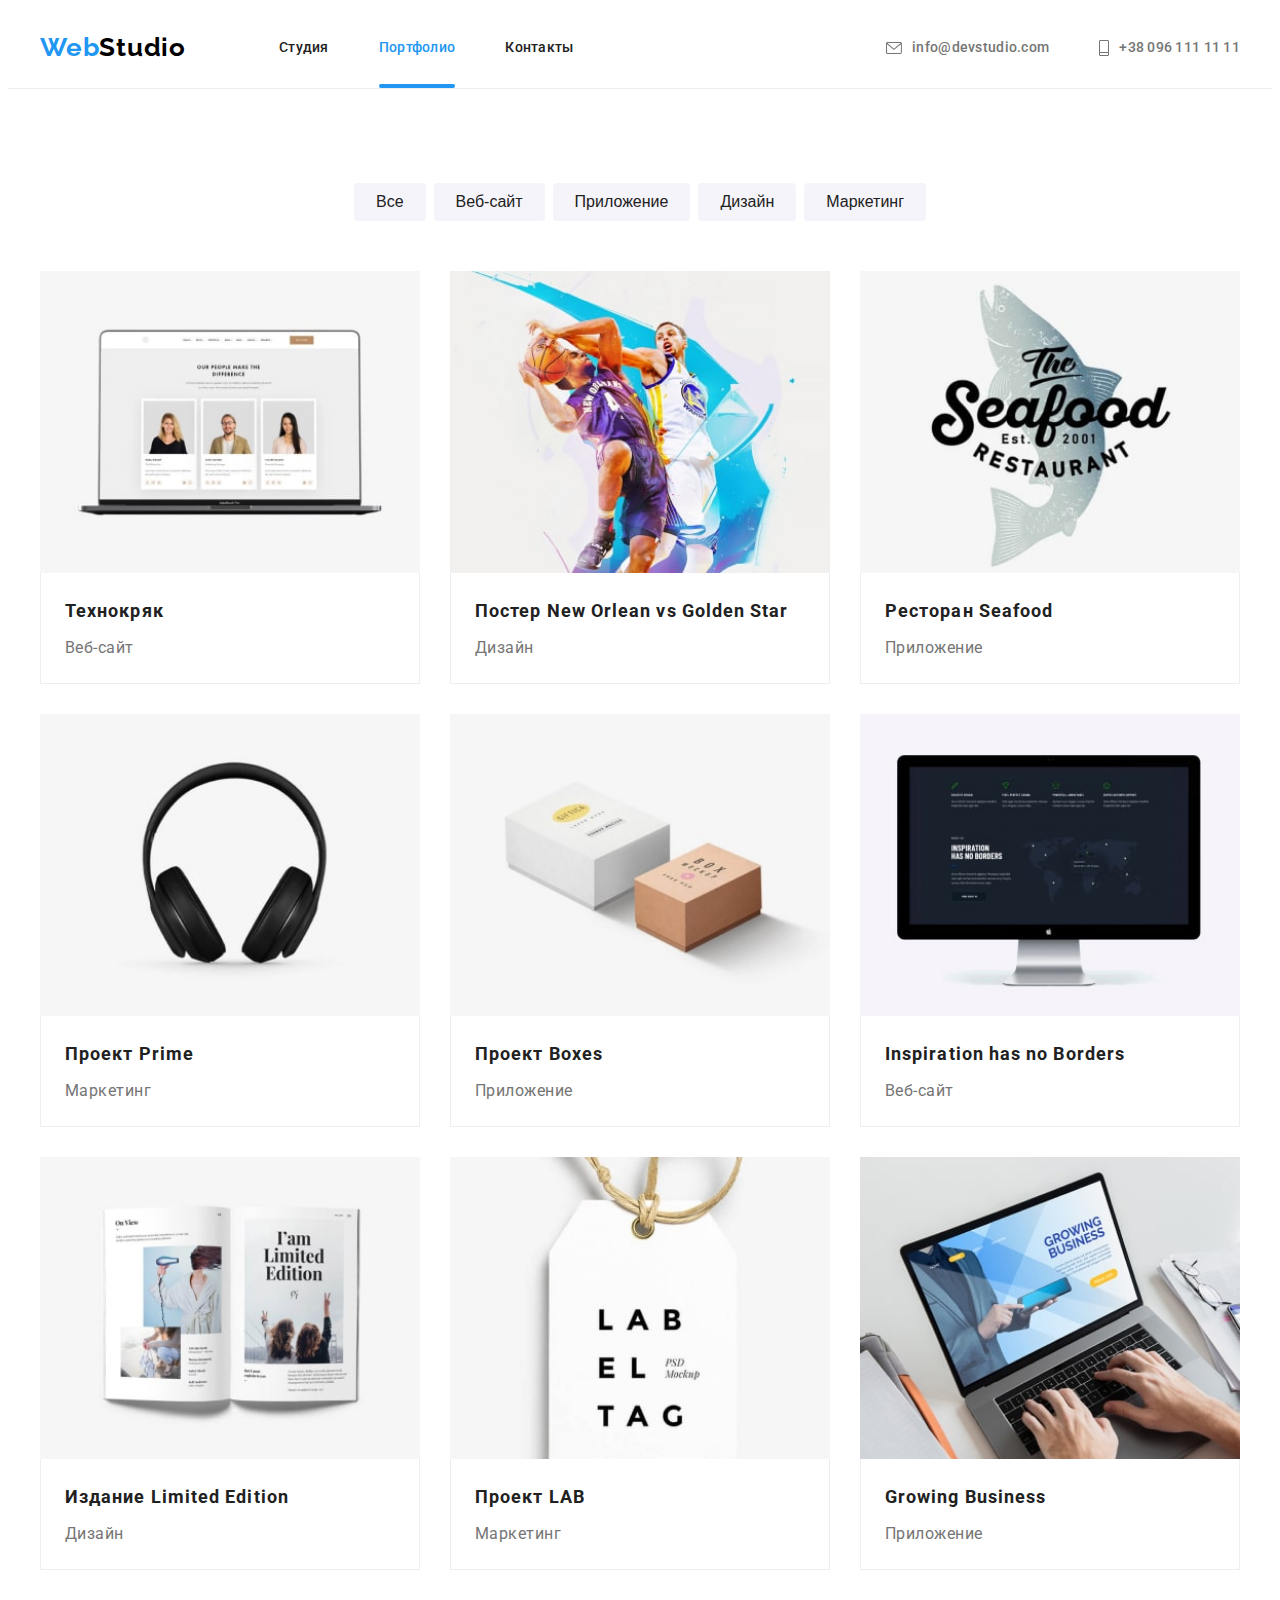
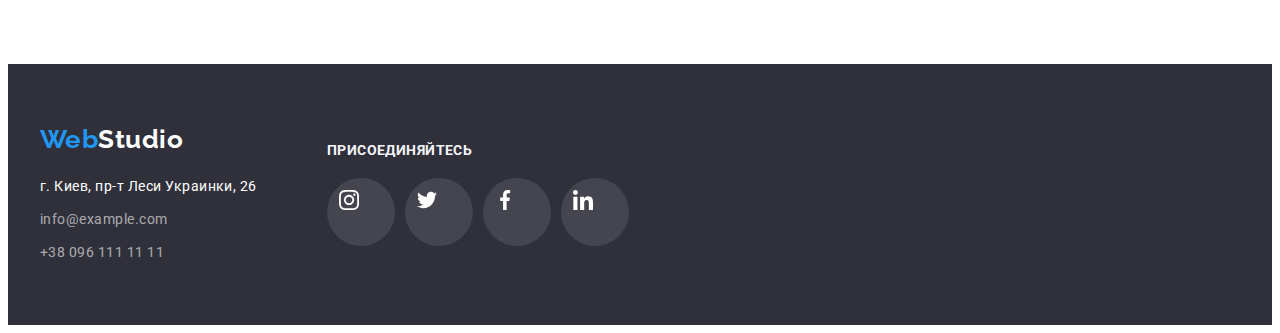
==== portfolio.html @ 7941a0bb "Start HW6" ====
<!DOCTYPE html>
<html lang="ru">
  <head>
    <meta charset="UTF-8" />
    <meta http-equiv="X-UA-Compatible" content="IE=edge" />
    <meta name="viewport" content="width=device-width, initial-scale=1.0" />
    <title>Portfolio</title>
    <link rel="preconnect" href="https://fonts.googleapis.com" />
    <link rel="preconnect" href="https://fonts.gstatic.com" crossorigin />
    <link
      href="https://fonts.googleapis.com/css2?family=Raleway:wght@700&family=Roboto:wght@400;500;700;900&display=swap"
      rel="stylesheet"
    />
    <link
      rel="stylesheet"
      href="https://cdnjs.cloudflare.com/ajax/libs/modern-normalize/1.1.0/modern-normalize.min.css"
      integrity="sha512-wpPYUAdjBVSE4KJnH1VR1HeZfpl1ub8YT/NKx4PuQ5NmX2tKuGu6U/JRp5y+Y8XG2tV+wKQpNHVUX03MfMFn9Q=="
      crossorigin="anonymous"
      referrerpolicy="no-referrer"
    />
    <link rel="stylesheet" href="./css/common.css" />
    <link rel="stylesheet" href="./css/portfolio.css" />
  </head>

  <body class="page">
    <!-- Шапка сайта -->
    <header class="page-header">
      <div class="container">
        <nav class="main-nav">
          <a href="./index.html" class="header-logo" lang="en">
            <span class="logo-color">Web</span>Studio</a
          >
          <ul class="list site-nav">
            <li class="item"><a href="./index.html" class="link">Студия</a></li>
            <li class="item">
              <a href="" class="link current">Портфолио</a>
            </li>
            <li class="item"><a href="" class="link">Контакты</a></li>
          </ul>
        </nav>

        <ul class="list contacts-header">
          <li class="item envelope">
            <a href="mailto:info@devstudio.com" class="link contact" lang="en">
              <svg class="svg-envelope">
                <use href="./images/icons.svg#icon-envelope"></use>
              </svg>
              info@devstudio.com</a
            >
          </li>
          <li class="item smartphone">
            <a href="tel:+380961111111" class="link contact">
              <svg class="svg-smartphone">
                <use href="./images/icons.svg#icon-smartphone"></use>
              </svg>
              +38 096 111 11 11</a
            >
          </li>
        </ul>
      </div>
    </header>

    <!-- Main -->

    <main>
      <!-- Филтр -->

      <section class="section">
        <div class="container">
          <h1 class="visually-hidden">Наши работы</h1>
          <ul class="filter">
            <li class="item">
              <button class="button filter" type="button">Все</button>
            </li>
            <li class="item">
              <button class="button filter" type="button">Веб-сайт</button>
            </li>
            <li class="item">
              <button class="button filter" type="button">Приложение</button>
            </li>
            <li class="item">
              <button class="button filter" type="button">Дизайн</button>
            </li>
            <li class="item">
              <button class="button filter" type="button">Маркетинг</button>
            </li>
          </ul>

          <!-- Галерея -->

          <ul class="gallery list">
            <li class="item gl-item">
              <a class="link" href="">
                <div class="pic">
                  <img src="./images/tehnokryak.jpg" alt="Нотбук" width="370" />
                  <p class="desc">
                    Технокряк это современная площадка распространения
                    коронавируса. Компании используют эту платформу для
                    цифрового шпионажа и атак на защищённые сервера конкурентов.
                  </p>
                </div>
                <div class="caption">
                  <h2 class="title">Технокряк</h2>
                  <p class="text">Веб-сайт</p>
                </div>
              </a>
            </li>
            <li class="item gl-item">
              <a class="link" href="">
                <div class="pic">
                  <img
                    src="./images/basketball.jpg"
                    alt="Бескетбол"
                    width="370"
                  />
                  <p class="desc">
                    Технокряк это современная площадка распространения
                    коронавируса. Компании используют эту платформу для
                    цифрового шпионажа и атак на защищённые сервера конкурентов.
                  </p>
                </div>
                <div class="caption">
                  <h2 class="title">
                    Постер <span lang="en">New Orlean vs Golden Star</span>
                  </h2>
                  <p class="text">Дизайн</p>
                </div>
              </a>
            </li>
            <li class="item gl-item">
              <a class="link" href="">
                <div class="pic">
                  <img
                    src="./images/seafood.jpg"
                    alt="Банер ресторана"
                    width="370"
                  />
                  <p class="desc">
                    Технокряк это современная площадка распространения
                    коронавируса. Компании используют эту платформу для
                    цифрового шпионажа и атак на защищённые сервера конкурентов.
                  </p>
                </div>
                <div class="caption">
                  <h2 class="title">Ресторан <span lang="en">Seafood</span></h2>
                  <p class="text">Приложение</p>
                </div>
              </a>
            </li>
            <li class="item gl-item">
              <a class="link" href="">
                <div class="pic">
                  <img
                    src="./images/headphones.jpg"
                    alt="Наушники"
                    width="370"
                  />
                  <p class="desc">
                    Технокряк это современная площадка распространения
                    коронавируса. Компании используют эту платформу для
                    цифрового шпионажа и атак на защищённые сервера конкурентов.
                  </p>
                </div>
                <div class="caption">
                  <h2 class="title">Проект <span lang="en">Prime</span></h2>
                  <p class="text">Маркетинг</p>
                </div>
              </a>
            </li>
            <li class="item gl-item">
              <a class="link" href="">
                <div class="pic">
                  <img src="./images/boxes.jpg" alt="Коробки" width="370" />
                  <p class="desc">
                    Технокряк это современная площадка распространения
                    коронавируса. Компании используют эту платформу для
                    цифрового шпионажа и атак на защищённые сервера конкурентов.
                  </p>
                </div>
                <div class="caption">
                  <h2 class="title">Проект <span lang="en">Boxes</span></h2>
                  <p class="text">Приложение</p>
                </div>
              </a>
            </li>
            <li class="item gl-item">
              <a class="link" href="">
                <div class="pic">
                  <img src="./images/monitor.jpg" alt="Монитор" width="370" />
                  <p class="desc">
                    Технокряк это современная площадка распространения
                    коронавируса. Компании используют эту платформу для
                    цифрового шпионажа и атак на защищённые сервера конкурентов.
                  </p>
                </div>
                <div class="caption">
                  <h2 class="title" lang="en">Inspiration has no Borders</h2>
                  <p class="text">Веб-сайт</p>
                </div>
              </a>
            </li>
            <li class="item gl-item">
              <a class="link" href=""
                ><div class="pic">
                  <img src="./images/book.jpg" alt="Книга" width="370" />
                  <p class="desc">
                    Технокряк это современная площадка распространения
                    коронавируса. Компании используют эту платформу для
                    цифрового шпионажа и атак на защищённые сервера конкурентов.
                  </p>
                </div>
                <div class="caption">
                  <h2 class="title">
                    Издание <span lang="en">Limited Edition</span>
                  </h2>
                  <p class="text">Дизайн</p>
                </div>
              </a>
            </li>
            <li class="item gl-item">
              <a class="link" href="">
                <div class="pic">
                  <img src="./images/lab.jpg" alt="Лейба" width="370" />
                  <p class="desc">
                    Технокряк это современная площадка распространения
                    коронавируса. Компании используют эту платформу для
                    цифрового шпионажа и атак на защищённые сервера конкурентов.
                  </p>
                </div>
                <div class="caption">
                  <h2 class="title">Проект <span lang="en">LAB</span></h2>
                  <p class="text">Маркетинг</p>
                </div>
              </a>
            </li>
            <li class="item gl-item">
              <a class="link" href=""
                ><div class="pic">
                  <img src="./images/business.jpg" alt="Нотбук" width="370" />
                  <p class="desc">
                    Технокряк это современная площадка распространения
                    коронавируса. Компании используют эту платформу для
                    цифрового шпионажа и атак на защищённые сервера конкурентов.
                  </p>
                </div>
                <div class="caption">
                  <h2 class="title" lang="en">Growing Business</h2>
                  <p class="text">Приложение</p>
                </div>
              </a>
            </li>
          </ul>
        </div>
      </section>
    </main>

    <!-- Футер -->
    <footer class="ftr">
      <div class="container">
        <div class="ft-logo-contacts">
          <a href="./index.html" class="footer-logo" lang="en">
            <span class="logo-color">Web</span>Studio</a
          >
          <address>
            <ul class="list contacts-footer">
              <li class="item">
                <a
                  class="adress-footer"
                  href="https://goo.gl/maps/JjDCedRFyoNdZQir6"
                  >г. Киев, пр-т Леси Украинки, 26</a
                >
              </li>
              <li class="item">
                <a href="mailto:info@example.com" class="link contact" lang="en"
                  >info@example.com</a
                >
              </li>
              <li class="item">
                <a href="tel:+380961111111" class="link contact"
                  >+38 096 111 11 11</a
                >
              </li>
            </ul>
          </address>
        </div>
        <div class="ftsocial-link">
          <h2 class="social-title">присоединяйтесь</h2>
          <ul class="list socials">
            <li class="item-social">
              <a class="link link-social" href="">
                <svg class="svg-icon">
                  <use href="./images/icons.svg#icon-instagram"></use>
                </svg>
              </a>
            </li>
            <li class="item-social">
              <a class="link link-social" href="">
                <svg class="svg-icon">
                  <use href="./images/icons.svg#icon-twitter"></use>
                </svg>
              </a>
            </li>
            <li class="item-social">
              <a class="link link-social" href="">
                <svg class="svg-icon">
                  <use href="./images/icons.svg#icon-facebook"></use>
                </svg>
              </a>
            </li>
            <li class="item-social">
              <a class="link link-social" href="">
                <svg class="svg-icon">
                  <use href="./images/icons.svg#icon-linkedin"></use>
                </svg>
              </a>
            </li>
          </ul>
        </div>
      </div>
    </footer>
  </body>
</html>
---- css/common.css ----
/* Root */

:root {
  /* header color  */
  --hdtitle-text-color: #212121;
  --hdprimary-text-color: #757575;
  --hdaccent-pick-color: #2196f3;
  --hdprimary-wight-color: #ffffff;

  /* main color */
  --title-text-color: #212121;
  --h2-text-color: #212121;
  --primary-text-color: #757575;
  --accent-pick-color: #2196f3;
  --primary-wight-color: #ffffff;
  --btn-wight-color: #ffffff;
  --background-black-color: #2f303a;
  --bg-cl-icon: #f5f4fa;

  /* portfolio */

  --pbg-img-cl: rgba(33, 150, 243, 0.9);
  --ptitle-text-color: #212121;
  --pprimary-text-color: #757575;
  --paccent-pick-color: #2196f3;
  --pprimary-wight-color: #f5f4fa;
  --pbabackground-black-color: #2f303a;

  /* social icon */
  --icon-cl: #afb1b8;
  --icon-pick-cl: #ffffff;
  --bgicon-cl: #ffffff;
  --bgicon-pick-cl: #2196f3;
  --bg-icon-cl: rgba(255, 255, 255, 0.1);

  /* footer color */
  --fttitle-text-color: #212121;
  --ftprimary-text-color: #757575;
  --ftaccent-pick-color: #2196f3;
  --ftprimary-wight-color: #f5f4fa;
  --ftbackground-black-color: #2f303a;

  /* transition  */

  --tr-ms: 250ms;
  --tr-cb: cubic-bezier(0.4, 0, 0.2, 1);
}

/* Body */

body {
  background-color: var(--hdprimary-wight-color);
  font-family: 'Roboto', sans-serif;
  letter-spacing: 0.03em;
}

/* Утилиты */

.list {
  list-style: none;
  padding: 0px;
  margin: 0px;
}

/* Section */

.section {
  padding-top: 94px;
  padding-bottom: 94px;
  margin-bottom: 0px;
  margin-top: 0px;
}

/* Container */

.container {
  margin-left: auto;
  margin-right: auto;
  margin-top: 0px;
  margin-bottom: 0px;
  padding-left: 15px;
  padding-right: 15px;
  width: 1200px;
}

/* Link */

.link {
  outline: none;
  transition: color, background-color, border, fill;
  transition-duration: var(--tr-ms);
  transition-timing-function: var(--tr-cb);
}

/* Header */

.page-header .container {
  display: flex;
  margin-left: auto;
  margin-right: auto;
}

.page-header {
  align-items: center;

  font-weight: 500;
  font-size: 14px;
  line-height: 1.14;
  letter-spacing: 0.02em;
}

.header-logo {
  display: block;
  padding-top: 24px;
  padding-bottom: 25px;

  color: #000000;
  font-family: 'Raleway', sans-serif;
  font-weight: 700;
  font-size: 26px;
  line-height: 1.19;
  letter-spacing: 0.03em;
}

.header-logo .logo-color {
  color: #2196f3;
}

.page-header a,
.ftr a {
  text-decoration: none;
}

/* Nav */

.main-nav {
  display: flex;
  align-items: center;
}

.site-nav {
  display: flex;
  margin-left: 93px;
}

.site-nav .item:not(:last-child) {
  margin-right: 50px;
}

.site-nav .link {
  position: relative;

  display: block;
  color: var(--hdtitle-text-color);
  padding-top: 32px;
  padding-bottom: 32px;
}

.site-nav .link::after {
  content: '';
  position: absolute;
  left: 0;
  bottom: 0;
  opacity: 0;

  display: block;
  width: 100%;
  height: 4px;
  background-color: var(--hdaccent-pick-color);
  border-radius: 2px;
}

.site-nav .link.current::after {
  opacity: 1;
}

.site-nav .link:hover,
.site-nav .link:focus {
  color: var(--hdaccent-pick-color);
}

.site-nav .link.current {
  color: var(--hdaccent-pick-color);
}

.contacts-header {
  display: flex;
  margin-left: auto;
}

.svg-envelope {
  width: 16px;
  height: 12px;
  margin-right: 10px;
  fill: var(--hdprimary-text-color);
}

.svg-smartphone {
  width: 10px;
  height: 16px;
  margin-right: 10px;
  fill: var(--hdprimary-text-color);
}

a.contact:hover .svg-envelope,
a.contact:focus .svg-envelope,
a.contact:hover .svg-smartphone,
a.contact:focus .svg-smartphone {
  fill: currentColor;
}

.contacts-header .contact {
  display: flex;
  align-items: center;
  padding-top: 32px;
  padding-bottom: 32px;
  color: var(--hdprimary-text-color);
}

.contacts-header .item:not(:last-child) {
  margin-right: 50px;
}

.contacts-header .contact:hover,
.contacts-header .contact:focus {
  color: var(--hdaccent-pick-color);
  fill: var(--hdaccent-pick-color);
}

/* Fotter */

.ftr {
  width: 100%;
  background-color: var(--ftbackground-black-color);
  padding-top: 60px;
  padding-bottom: 60px;
}

.footer-logo {
  color: #ffffff;
  font-family: 'Raleway', sans-serif;
  font-weight: 700;
  font-size: 26px;
  line-height: 1.19;
}

.footer-logo .logo-color {
  color: #2196f3;
}

address {
  font-style: normal;
  margin-top: 20px;
}

.adress-footer {
  color: var(--hdprimary-wight-color);
  font-weight: normal;
  font-size: 14px;
  line-height: 1.71;
}

.contacts-footer .contact {
  font-weight: normal;
  font-size: 14px;
  line-height: 1.71;
  color: rgba(255, 255, 255, 0.6);
}

.contacts-footer .item {
  margin-top: 9px;
}

.contacts-footer .contact:hover,
.contacts-footer .contact:focus {
  color: var(--hdaccent-pick-color);
}

.ftr .container {
  display: flex;
  align-items: baseline;
}

.ftr .social-title {
  font-weight: 700;
  margin-bottom: 20px;
  font-size: 14px;
  line-height: 16px;
  letter-spacing: 0.03em;
  text-transform: uppercase;
  margin-top: 0px;
  color: var(--ftprimary-wight-color);
}

.socials {
  display: flex;
  justify-content: center;
  margin-top: 16px;
}

.link-social {
  display: block;
  justify-content: center;
  align-items: center;
  width: 44px;
  height: 44px;
  color: var(--icon-cl);
  border-radius: 50%;
  background-color: var(--bgicon-cl);
  padding: 12px;
}

.link-social .svg-icon {
  width: 20px;
  height: 20px;
  fill: currentColor;
}

.ftsocial-link {
  align-self: center;
  align-items: center;
  border-radius: 4px;
  margin-left: 70px;
}

.ftsocial-link .link-social {
  color: var(--bgicon-cl);
  background-color: var(--bg-icon-cl);
}

.ftsocial-link .link-social:hover,
.ftsocial-link .link-social:focus {
  color: var(--icon-pick-cl);
  background-color: var(--bgicon-pick-cl);
}

.item-social:not(:last-child) {
  margin-right: 10px;
}
---- css/portfolio.css ----
/* Our-works */

.visually-hidden {
  position: absolute;
  width: 1px;
  height: 1px;
  margin: -1px;
  padding: 0;
  overflow: hidden;
  border: 0;
  clip: rect(0 0 0 0);
}

/* Header */

.page-header {
  border-bottom: 1px solid rgba(236, 236, 236, 1);
}

/* Button-filter */

.button {
  transition: var(--tr-cl);
  transition: var(--tr-bg-cl);
}

.filter {
  display: flex;
  list-style: none;
  justify-content: center;
  margin-top: 0;
  margin-bottom: 0px;
  padding: 0;
  align-items: center;
}

.filter .item:not(:last-child) {
  margin-right: 8px;
}

.button.filter {
  display: inline-block;
  font-weight: 500;
  font-size: 16px;
  line-height: 1.62;
  text-align: center;
  color: var(--ptitle-text-color);
  background: var(--pprimary-wight-color);
  border-radius: 4px;

  cursor: pointer;
  border: none;
  padding: 6px 22px;
}

.button.filter:hover,
.button.filter:focus {
  outline: none;
  color: var(--pprimary-wight-color);
  background-color: var(--paccent-pick-color);
  filter: drop-shadow(0px 4px 4px rgba(0, 0, 0, 0.25));
}

/* Gallery  */

.gallery {
  display: flex;
  flex-wrap: wrap;
  margin-top: 50px;
  margin-bottom: 0px;
}

.gallery .item {
  width: calc((100% - 30px * 2) / 3);
  margin-top: 0px;
  margin-bottom: 30px;
  margin-right: 30px;
  box-sizing: border-box;
}

.gallery .link {
  display: block;
}

.gallery .link:hover,
.gallery .link:focus {
  outline: none;
  box-shadow: 0px 1px 1px rgba(0, 0, 0, 0.12), 0px 4px 4px rgba(0, 0, 0, 0.06),
    1px 4px 6px rgba(0, 0, 0, 0.16);
}

.item img {
  display: block;
  width: 100%;
}

.gallery .item:nth-last-child(-n + 3) {
  margin-bottom: 0;
}

.gallery .item:nth-child(3n) {
  margin-right: 0;
}

.gl-item .link:hover .desc,
.gl-item .link:focus .desc {
  transform: translateY(0);
}

.pic {
  position: relative;
  overflow: hidden;
}

.desc {
  position: absolute;
  width: 100%;
  height: 100%;
  top: 0;
  left: 0;
  opacity: 1;
  margin: 0;
  padding: 63px 24px;
  font-weight: 400;
  font-size: 18px;
  line-height: 1.56;
  letter-spacing: 0.03em;
  color: var(--pprimary-wight-color);
  background-color: var(--pbg-img-cl);

  transform: translateY(100%);
  transition: transform var(--tr-ms) var(--tr-cb);
}

/* .gl-item:hover .desc,
.gl-item:hover .pic::before {
  opacity: 1;
  transform: translateY(-100%);
}

.gl-item:focus .desc,
.gl-item:focus .pic::before {
  opacity: 1;
  transform: translateY(-100%);
}

.pic:hover:before,
.pic:focus:before {
  opacity: 1;
}

.pic {
  position: relative;
  overflow: hidden;
}

.pic::before {
  position: absolute;
  top: 50%;
  left: 0;
  display: block;
  opacity: 0;
  margin: 0;
  content: '';
  bottom: 0;
  left: 0;
  width: 100%;
  height: 100%;
  background-color: var(--pbg-img-cl);
  transform: translateY(100%);
  transition: transform 2500ms cubic-bezier(0.4, 0, 0.2, 1);
}

.desc {
  position: absolute;
  width: 100%;
  height: 100%;
  top: 50%;
  left: 0;
  opacity: 0;
  margin: 0;
  padding: 63px 24px;
  font-weight: 400;
  font-size: 18px;
  line-height: 1.56;
  letter-spacing: 0.03em;
  color: var(--pprimary-wight-color);
  transform: translateY(100%);
  transition: transform 2500ms cubic-bezier(0.4, 0, 0.2, 1);
} */

.gallery .caption {
  border-top: none;
  border-right: 1px solid #eeeeee;
  border-bottom: 1px solid #eeeeee;
  border-left: 1px solid #eeeeee;
  padding: 20px 24px;
}

.gallery a {
  text-decoration: none;
}

.gallery .title {
  font-weight: 700;
  font-size: 18px;
  line-height: 2;
  letter-spacing: 0.06em;
  color: var(--fttitle-text-color);
  margin-top: 0px;
  margin-bottom: 0px;
}

.gallery .text {
  font-weight: normal;
  font-size: 16px;
  line-height: 1.88;
  color: var(--pprimary-text-color);
  padding-top: 4px;
  margin: 0px;
}
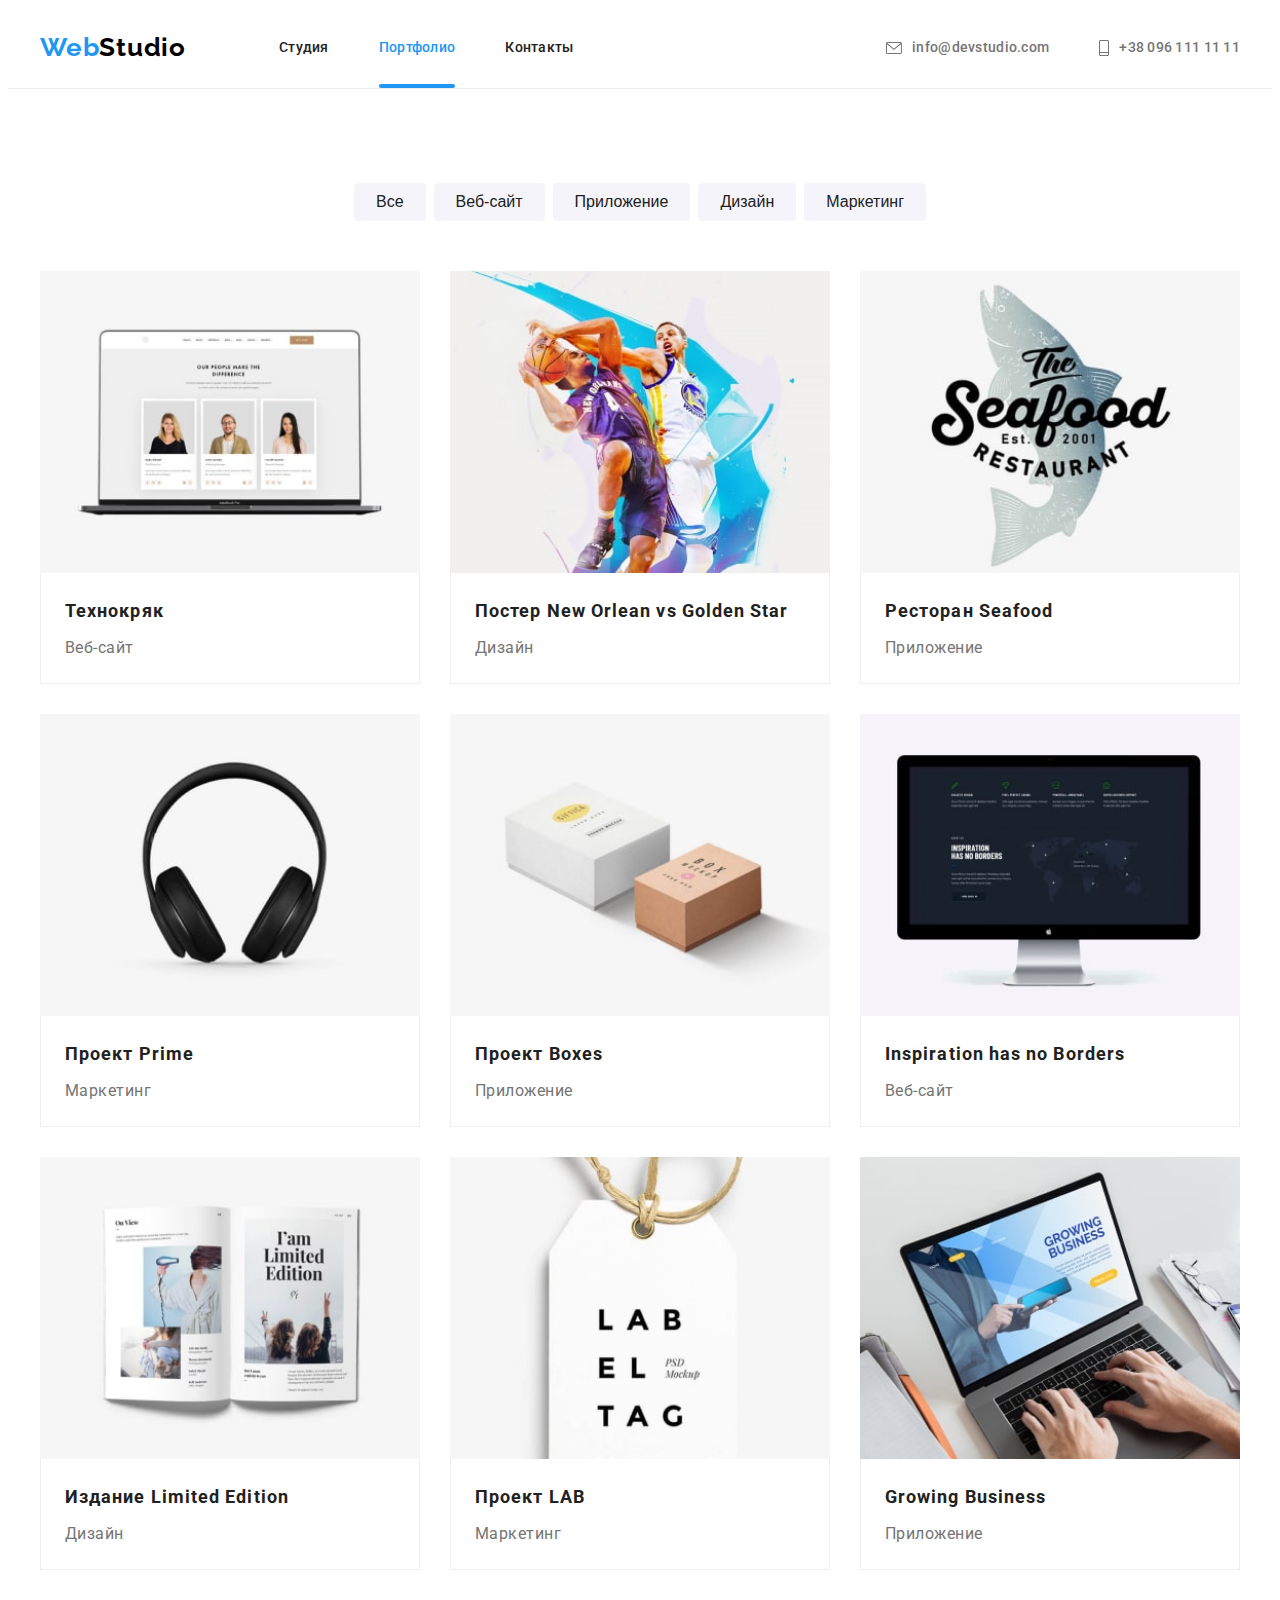
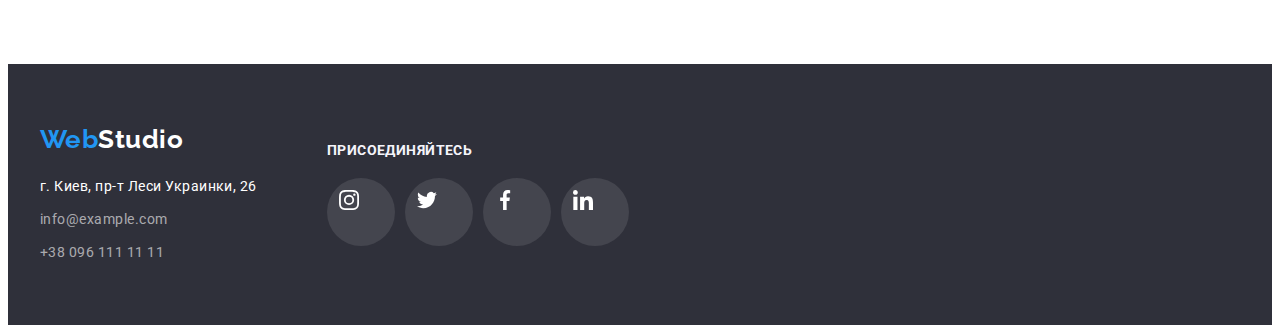
==== commit 3e15575c: "+" ====
--- a/portfolio.html
+++ b/portfolio.html
@@ -35,7 +35,9 @@
             <li class="item">
               <a href="" class="link current">Портфолио</a>
             </li>
-            <li class="item"><a href="" class="link">Контакты</a></li>
+            <li class="item">
+              <a href="" class="link">Контакты</a>
+            </li>
           </ul>
         </nav>
 
@@ -70,19 +72,19 @@
           <h1 class="visually-hidden">Наши работы</h1>
           <ul class="filter">
             <li class="item">
-              <button class="button filter" type="button">Все</button>
-            </li>
-            <li class="item">
-              <button class="button filter" type="button">Веб-сайт</button>
-            </li>
-            <li class="item">
-              <button class="button filter" type="button">Приложение</button>
-            </li>
-            <li class="item">
-              <button class="button filter" type="button">Дизайн</button>
-            </li>
-            <li class="item">
-              <button class="button filter" type="button">Маркетинг</button>
+              <button class="button-filter" type="button">Все</button>
+            </li>
+            <li class="item">
+              <button class="button-filter" type="button">Веб-сайт</button>
+            </li>
+            <li class="item">
+              <button class="button-filter" type="button">Приложение</button>
+            </li>
+            <li class="item">
+              <button class="button-filter" type="button">Дизайн</button>
+            </li>
+            <li class="item">
+              <button class="button-filter" type="button">Маркетинг</button>
             </li>
           </ul>
 
--- a/css/portfolio.css
+++ b/css/portfolio.css
@@ -18,11 +18,6 @@
 }
 
 /* Button-filter */
-
-.button {
-  transition: var(--tr-cl);
-  transition: var(--tr-bg-cl);
-}
 
 .filter {
   display: flex;
@@ -32,13 +27,14 @@
   margin-bottom: 0px;
   padding: 0;
   align-items: center;
+  outline: none;
 }
 
 .filter .item:not(:last-child) {
   margin-right: 8px;
 }
 
-.button.filter {
+.button-filter {
   display: inline-block;
   font-weight: 500;
   font-size: 16px;
@@ -48,13 +44,17 @@
   background: var(--pprimary-wight-color);
   border-radius: 4px;
 
+  transition: var(--tr-cl) var(--tr-bg-cl);
+
   cursor: pointer;
   border: none;
   padding: 6px 22px;
-}
-
-.button.filter:hover,
-.button.filter:focus {
+  transition-duration: var(--tr-ms);
+  transition-timing-function: var(--tr-cb);
+}
+
+.button-filter:hover,
+.button-filter:focus {
   outline: none;
   color: var(--pprimary-wight-color);
   background-color: var(--paccent-pick-color);
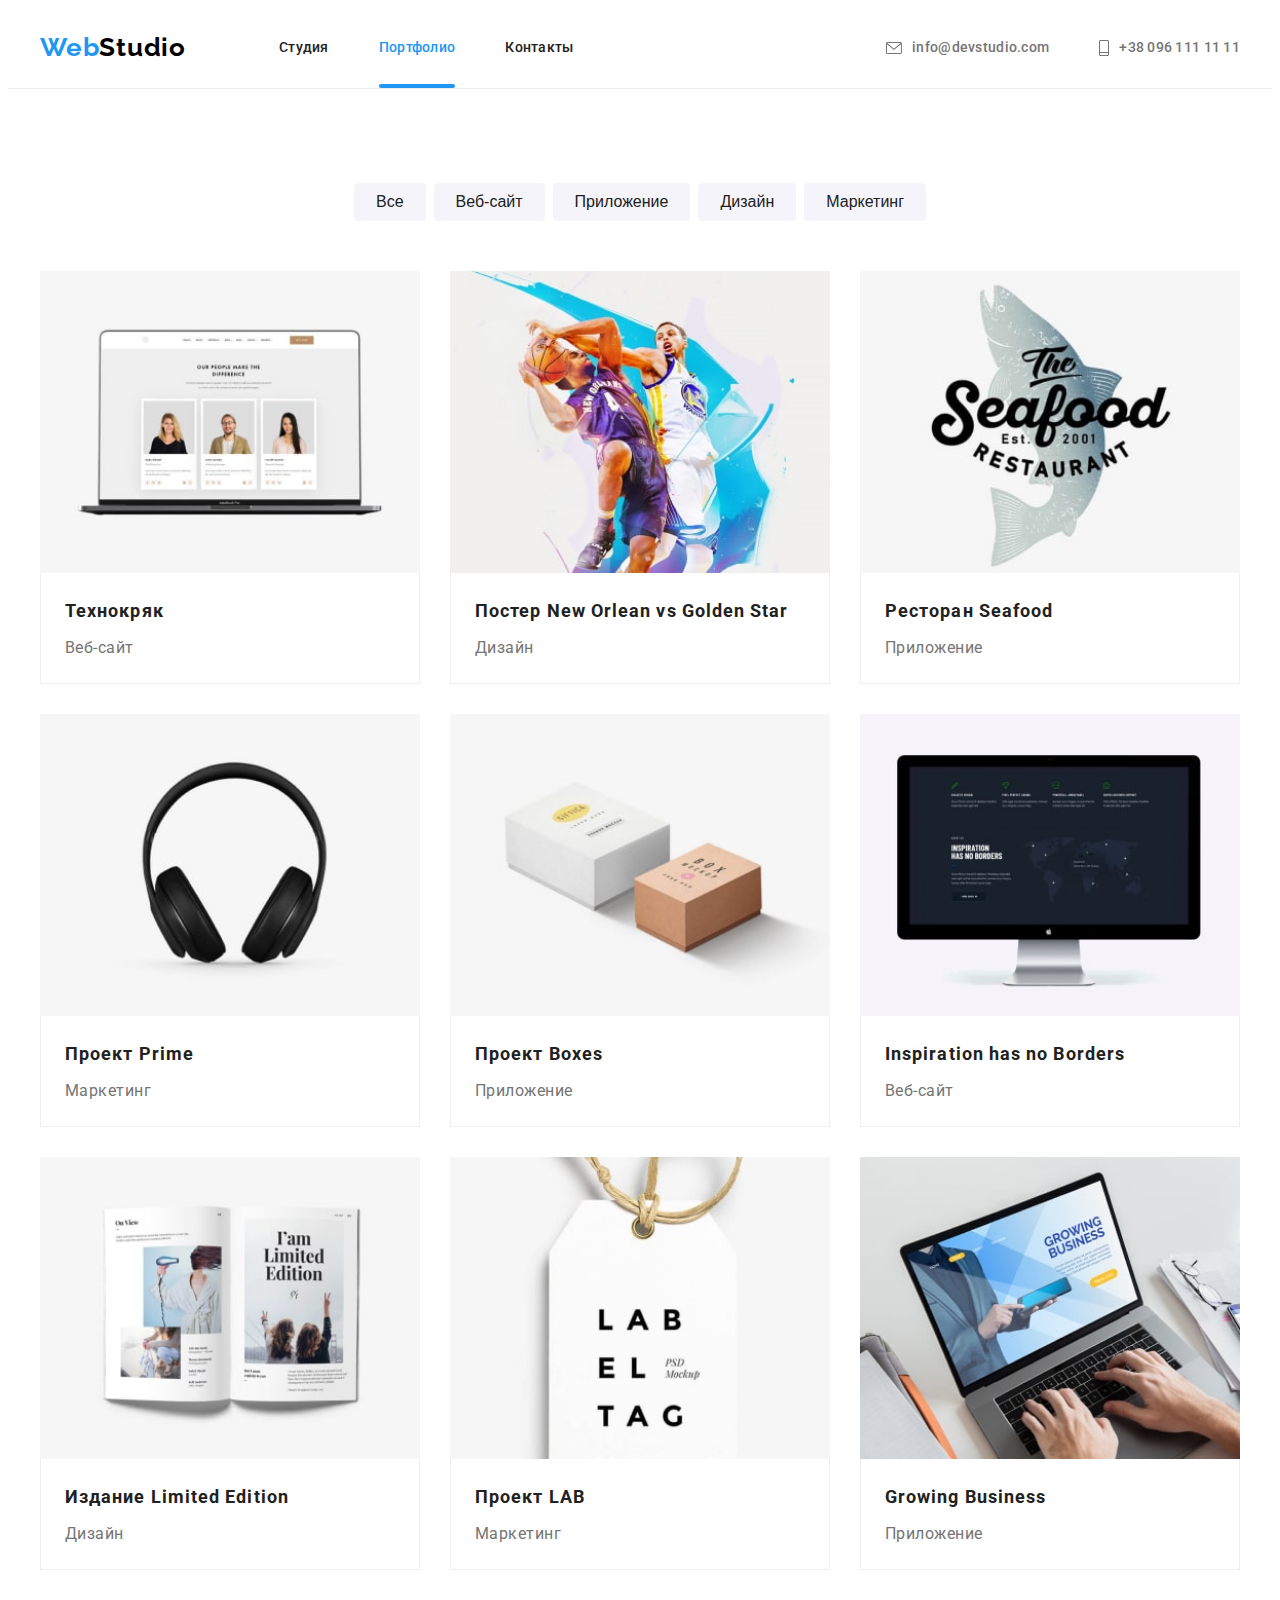
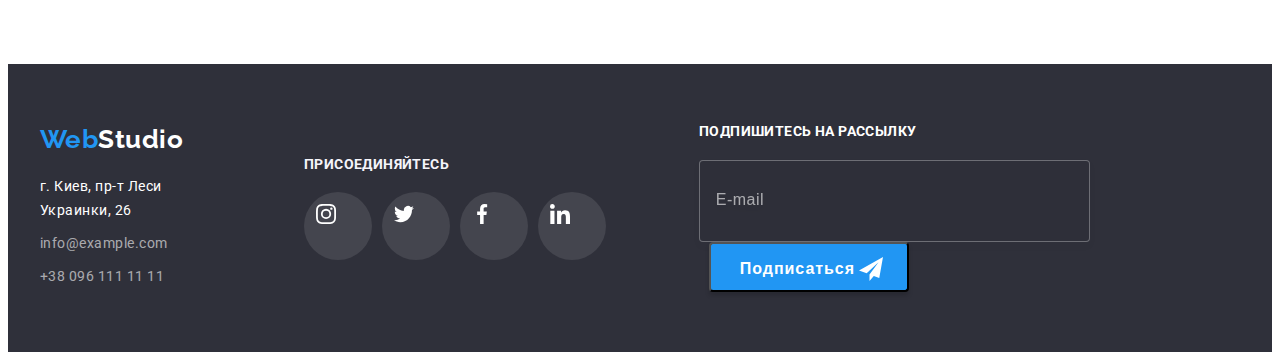
==== commit 1db28a05: "Home Work 6" ====
--- a/portfolio.html
+++ b/portfolio.html
@@ -260,14 +260,14 @@
     <footer class="ftr">
       <div class="container">
         <div class="ft-logo-contacts">
-          <a href="./index.html" class="footer-logo" lang="en">
+          <a href="./index.html" class="link footer-logo" lang="en">
             <span class="logo-color">Web</span>Studio</a
           >
           <address>
             <ul class="list contacts-footer">
               <li class="item">
                 <a
-                  class="adress-footer"
+                  class="link adress-footer"
                   href="https://goo.gl/maps/JjDCedRFyoNdZQir6"
                   >г. Киев, пр-т Леси Украинки, 26</a
                 >
@@ -318,7 +318,22 @@
             </li>
           </ul>
         </div>
+        <div class="ft-email">
+          <h2 class="email-title">Подпишитесь на рассылку</h2>
+          <input
+            class="ft-input"
+            type="text"
+            name="mail"
+            placeholder="E-mail"
+          />
+          <button class="button-ftmail link" type="button">
+            Подписаться<svg class="svg-ft-icon">
+              <use href="./images/icons.svg#icon-send"></use>
+            </svg>
+          </button>
+        </div>
       </div>
     </footer>
+    <script src="./js/modal.js"></script>
   </body>
 </html>
--- a/css/common.css
+++ b/css/common.css
@@ -318,8 +318,6 @@
 
 .ftsocial-link {
   align-self: center;
-  align-items: center;
-  border-radius: 4px;
   margin-left: 70px;
 }
 
@@ -337,3 +335,77 @@
 .item-social:not(:last-child) {
   margin-right: 10px;
 }
+
+.ft-email {
+  align-self: center;
+  margin-left: 93px;
+}
+
+.email-title {
+  margin-top: 0;
+  margin-bottom: 20px;
+  font-size: 14px;
+  line-height: 1.14;
+  letter-spacing: 0.03em;
+  text-transform: uppercase;
+  color: #ffffff;
+}
+
+.ft-input {
+  width: 358px;
+  height: 50px;
+  padding-top: 15px;
+  padding-bottom: 15px;
+  padding-left: 16px;
+  padding-right: 15px;
+  border: 1px solid rgba(255, 255, 255, 0.3);
+  filter: drop-shadow(0px 4px 4px rgba(0, 0, 0, 0.15));
+  border-radius: 4px;
+  color: #ffffff;
+  background: rgba(0, 0, 0, 0.01);
+
+  transition: color, background-color, border, fill;
+  transition-duration: var(--tr-ms);
+  transition-timing-function: var(--tr-cb);
+}
+
+.ft-input::placeholder {
+  font-weight: normal;
+  font-size: 16px;
+  line-height: 1.25;
+  display: flex;
+  align-items: center;
+  letter-spacing: 0.03em;
+  color: rgba(255, 255, 255, 0.6);
+}
+
+.button-ftmail {
+  position: relative;
+  display: inline-block;
+  color: var(--btn-wight-color);
+  background-color: var(--accent-pick-color);
+  text-decoration: none;
+  width: 200px;
+  height: 50px;
+  box-shadow: 0px 4px 4px rgba(0, 0, 0, 0.15);
+  border-radius: 4px;
+  font-weight: 700;
+  font-size: 16px;
+  line-height: 1.88;
+  align-items: center;
+  letter-spacing: 0.06em;
+  padding-top: 10px;
+  padding-bottom: 10px;
+  padding-left: 29px;
+  padding-right: 62px;
+  margin-left: 10px;
+}
+
+.svg-ft-icon {
+  position: absolute;
+  width: 24px;
+  height: 24px;
+  top: 13px;
+  left: 148px;
+  fill: var(--btn-wight-color);
+}
